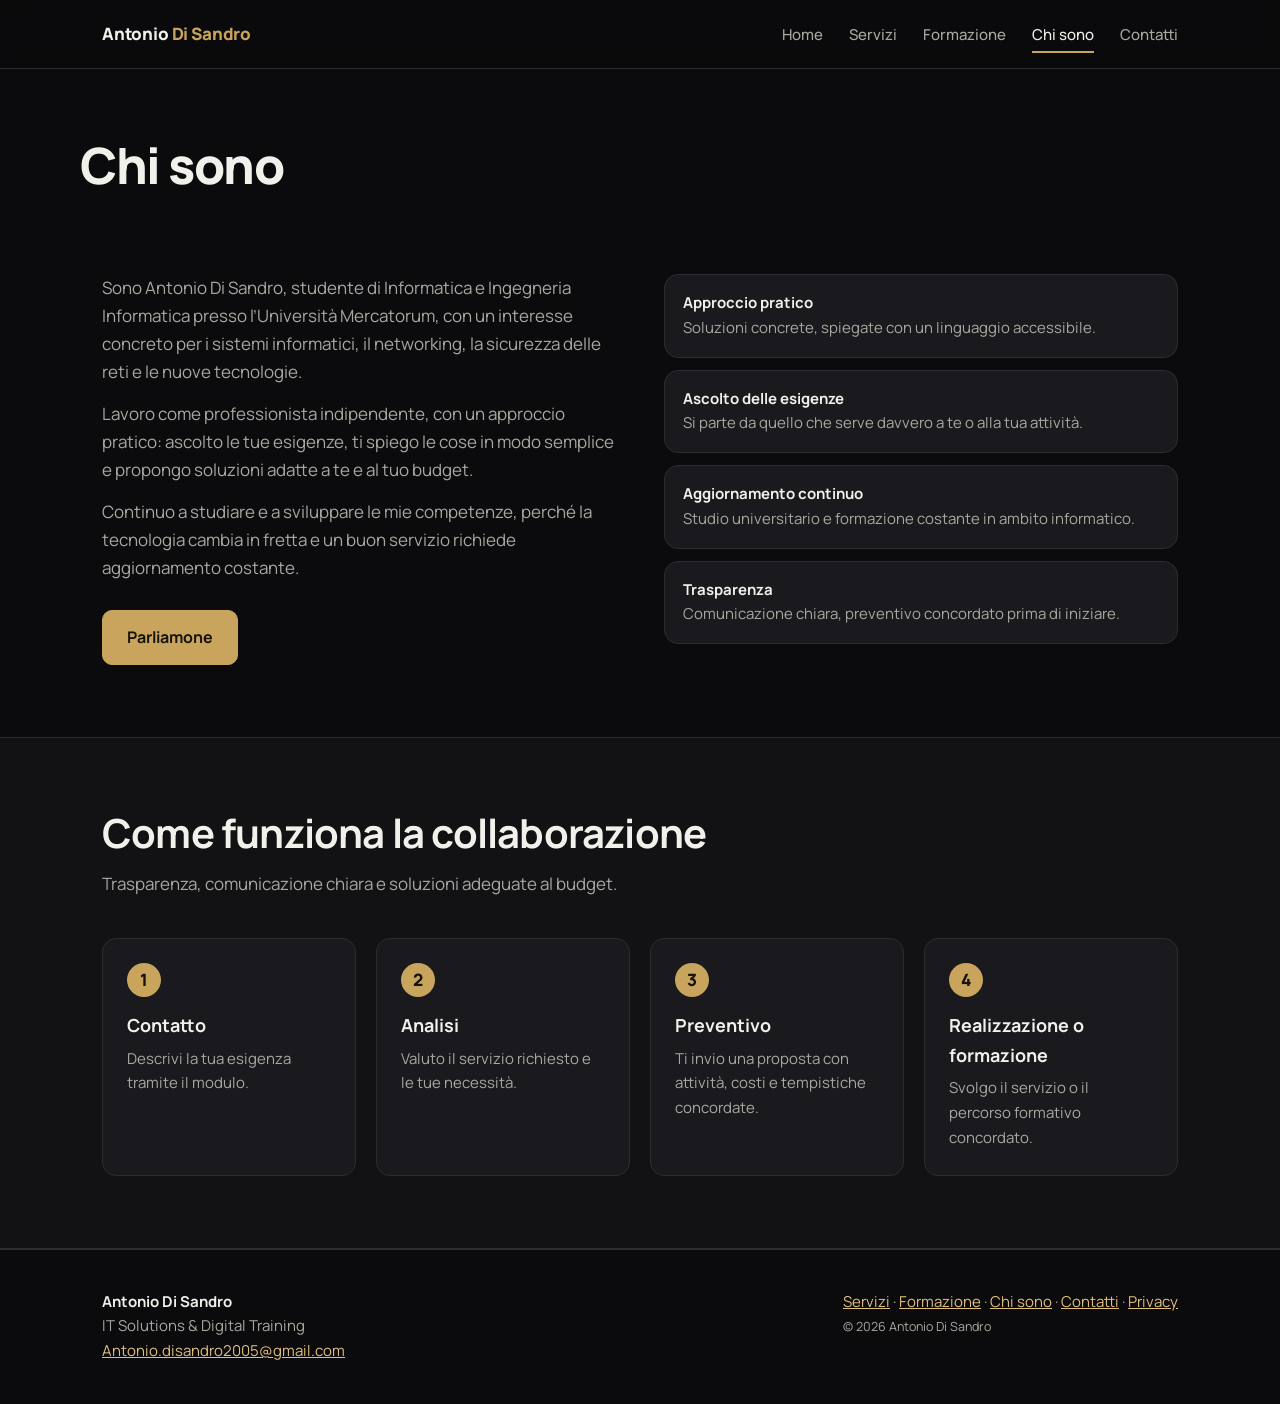
==== chi-sono.html @ de9bb0a2 "Add files via upload" ====
<!DOCTYPE html>
<html lang="it">
<head>
<meta charset="utf-8">
<meta name="viewport" content="width=device-width, initial-scale=1">
<title>Chi sono | Antonio Di Sandro</title>
<meta name="description" content="Antonio Di Sandro, studente di Informatica e Ingegneria Informatica: approccio pratico, ascolto delle esigenze e aggiornamento continuo.">
<meta name="author" content="Antonio Di Sandro">
<meta property="og:title" content="Chi sono | Antonio Di Sandro">
<meta property="og:description" content="Antonio Di Sandro, studente di Informatica e Ingegneria Informatica: approccio pratico, ascolto delle esigenze e aggiornamento continuo.">
<meta property="og:type" content="website">
<meta name="theme-color" content="#0b0b0d">
<link rel="preconnect" href="https://fonts.googleapis.com"><link rel="preconnect" href="https://fonts.gstatic.com" crossorigin>
<link href="https://fonts.googleapis.com/css2?family=Manrope:wght@400;500;700;800&display=swap" rel="stylesheet">
<link rel="stylesheet" href="style.css">
</head>
<body>
<header><div class="wrap nav">
<a class="logo" href="index.html">Antonio <span>Di Sandro</span></a>
<nav aria-label="Principale"><button class="menu-btn" id="menuBtn" aria-expanded="false" aria-controls="menu">Menu</button>
<ul id="menu">
<li><a href="index.html" >Home</a></li><li><a href="servizi.html" >Servizi</a></li><li><a href="formazione.html" >Formazione</a></li><li><a href="chi-sono.html" aria-current="page">Chi sono</a></li><li><a href="contatti.html" >Contatti</a></li>
</ul></nav></div></header>
<main>
<div class="wrap page-title"><h1 style="font-size:clamp(32px,5vw,50px)">Chi sono</h1></div>
<section><div class="wrap about"><div>
<p>Sono Antonio Di Sandro, studente di Informatica e Ingegneria Informatica presso l’Università Mercatorum, con un interesse concreto per i sistemi informatici, il networking, la sicurezza delle reti e le nuove tecnologie.</p>
<p>Lavoro come professionista indipendente, con un approccio pratico: ascolto le tue esigenze, ti spiego le cose in modo semplice e propongo soluzioni adatte a te e al tuo budget.</p>
<p>Continuo a studiare e a sviluppare le mie competenze, perché la tecnologia cambia in fretta e un buon servizio richiede aggiornamento costante.</p>
<div class="cta"><a class="btn btn-primary" href="contatti.html">Parliamone</a></div></div>
<ul class="facts"><li><b>Approccio pratico</b><span>Soluzioni concrete, spiegate con un linguaggio accessibile.</span></li><li><b>Ascolto delle esigenze</b><span>Si parte da quello che serve davvero a te o alla tua attività.</span></li><li><b>Aggiornamento continuo</b><span>Studio universitario e formazione costante in ambito informatico.</span></li><li><b>Trasparenza</b><span>Comunicazione chiara, preventivo concordato prima di iniziare.</span></li></ul>
</div></section>
<section class="alt"><div class="wrap"><h2>Come funziona la collaborazione</h2><p class="lead">Trasparenza, comunicazione chiara e soluzioni adeguate al budget.</p><ol class="steps"><li><h3>Contatto</h3><p>Descrivi la tua esigenza tramite il modulo.</p></li><li><h3>Analisi</h3><p>Valuto il servizio richiesto e le tue necessità.</p></li><li><h3>Preventivo</h3><p>Ti invio una proposta con attività, costi e tempistiche concordate.</p></li><li><h3>Realizzazione o formazione</h3><p>Svolgo il servizio o il percorso formativo concordato.</p></li></ol></div></section>
</main>
<footer><div class="wrap foot">
<div><b style="color:var(--text)">Antonio Di Sandro</b><br>IT Solutions &amp; Digital Training<br><a href="mailto:Antonio.disandro2005@gmail.com">Antonio.disandro2005@gmail.com</a></div>
<div><a href="servizi.html">Servizi</a> · <a href="formazione.html">Formazione</a> · <a href="chi-sono.html">Chi sono</a> · <a href="contatti.html">Contatti</a> · <a href="contatti.html#privacy">Privacy</a><br><!-- Aggiungere qui P.IVA / dati fiscali quando disponibili --><small>© <span id="y"></span> Antonio Di Sandro</small></div>
</div></footer>
<script src="script.js"></script>
</body>
</html>
---- style.css ----
:root{--bg:#0b0b0d;--bg2:#121215;--card:#1a1a1e;--line:#2c2c33;--text:#f2f0eb;--muted:#a9a7a0;--gold:#c9a45c;--gold2:#e0bf7e;--teal:#3fb6a8;--err:#ff8a80;--ok:#6fd49c;--r:14px}
*{box-sizing:border-box;margin:0}
html{scroll-behavior:smooth;scroll-padding-top:76px}
body{font-family:Manrope,system-ui,-apple-system,"Segoe UI",Roboto,sans-serif;background:var(--bg);color:var(--text);line-height:1.65;font-size:17px}
a{color:inherit}
.wrap{max-width:1120px;margin:0 auto;padding:0 22px}
:focus-visible{outline:2px solid var(--gold2);outline-offset:3px}
header{position:sticky;top:0;z-index:20;background:rgba(11,11,13,.92);backdrop-filter:blur(10px);border-bottom:1px solid var(--line)}
.nav{display:flex;align-items:center;justify-content:space-between;height:68px}
.logo{font-weight:800;text-decoration:none;letter-spacing:-.01em}
.logo span{color:var(--gold)}
nav ul{display:flex;gap:26px;list-style:none;padding:0}
nav a{text-decoration:none;color:var(--muted);font-size:15px;font-weight:500;padding:6px 0;border-bottom:2px solid transparent;transition:color .2s}
nav a:hover{color:var(--text)}
nav a[aria-current]{color:var(--text);border-color:var(--gold)}
.menu-btn{display:none;background:none;border:1px solid var(--line);color:var(--text);border-radius:10px;padding:8px 12px;font:inherit;cursor:pointer}
.btn{display:inline-block;padding:13px 24px;border-radius:10px;font:inherit;font-weight:700;font-size:16px;text-decoration:none;cursor:pointer;border:1px solid var(--gold);transition:transform .2s,background .2s}
.btn-primary{background:var(--gold);color:#16130c}
.btn-primary:hover{background:var(--gold2);transform:translateY(-1px)}
.btn-ghost{background:transparent;color:var(--text);border-color:var(--line)}
.btn-ghost:hover{border-color:var(--gold);color:var(--gold2)}
.btn-sm{padding:9px 16px;font-size:14px}
.btn:disabled{opacity:.6;cursor:wait}
.hero{padding:100px 0 88px;background:radial-gradient(800px 380px at 88% 8%,rgba(201,164,92,.10),transparent 60%),var(--bg)}
.hero .grid{display:grid;grid-template-columns:1.15fr .85fr;gap:48px;align-items:center}
h1{font-size:clamp(36px,6vw,62px);line-height:1.06;letter-spacing:-.03em;font-weight:800}
.sub{font-size:20px;color:var(--gold2);margin:18px 0 22px;font-weight:500}
.intro p{color:var(--muted);max-width:60ch;margin-bottom:12px}
.cta{display:flex;gap:14px;flex-wrap:wrap;margin-top:28px}
.net{width:100%;height:auto}
.net line{stroke:var(--line);stroke-width:1.4}
.net .hot{stroke:var(--gold);stroke-dasharray:6 8;animation:flow 2.6s linear infinite}
.net circle{fill:var(--card);stroke:var(--teal);stroke-width:1.6}
.net .core{fill:var(--gold);stroke:none}
@keyframes flow{to{stroke-dashoffset:-28}}
.page-title{padding:70px 0 10px}
section{padding:72px 0}
.alt{background:var(--bg2);border-top:1px solid var(--line);border-bottom:1px solid var(--line)}
h2{font-size:clamp(28px,4vw,40px);letter-spacing:-.02em;line-height:1.15;margin-bottom:14px}
.lead{color:var(--muted);max-width:62ch;margin-bottom:40px}
.cards{display:grid;grid-template-columns:repeat(auto-fit,minmax(250px,1fr));gap:20px}
.card{background:var(--card);border:1px solid var(--line);border-radius:var(--r);padding:26px;display:flex;flex-direction:column;transition:border-color .25s,transform .25s}
.card:hover{border-color:var(--gold);transform:translateY(-3px)}
.course{border-top:3px solid var(--teal)}
.course:hover{border-color:var(--teal)}
.course .ico{color:var(--teal)}
.ico{width:42px;height:42px;margin-bottom:16px;color:var(--gold)}
.ico svg{width:100%;height:100%;fill:none;stroke:currentColor;stroke-width:1.6;stroke-linecap:round;stroke-linejoin:round}
.card h3{font-size:20px;margin-bottom:8px}
.card p{color:var(--muted);font-size:15px;margin-bottom:12px}
.card ul{padding-left:18px;color:var(--muted);font-size:14.5px;margin-bottom:18px}
.card li{margin-bottom:4px}
.card .btn{margin-top:auto;align-self:flex-start}
.note{font-size:13.5px;color:var(--muted);border-left:2px solid var(--gold);padding-left:12px;margin-bottom:16px}
.about{display:grid;grid-template-columns:1fr 1fr;gap:48px;align-items:start}
.about p{color:var(--muted);margin-bottom:14px}
.facts{list-style:none;padding:0;display:grid;gap:12px}
.facts li{background:var(--card);border:1px solid var(--line);border-radius:var(--r);padding:16px 18px;font-size:15px}
.facts b{display:block}.facts span{color:var(--muted)}
.steps{display:grid;grid-template-columns:repeat(auto-fit,minmax(220px,1fr));gap:20px;counter-reset:s;list-style:none;padding:0}
.steps li{counter-increment:s;background:var(--card);border:1px solid var(--line);border-radius:var(--r);padding:24px}
.steps li::before{content:counter(s);display:grid;place-items:center;width:34px;height:34px;border-radius:50%;background:var(--gold);color:#16130c;font-weight:800;margin-bottom:14px}
.steps h3{font-size:18px;margin-bottom:6px}.steps p{color:var(--muted);font-size:15px}
.trust{margin-top:26px;color:var(--muted);font-size:15px}
.band{text-align:center}.band .lead{margin:0 auto 26px}
.formbox{background:var(--card);border:1px solid var(--line);border-radius:var(--r);padding:32px;max-width:760px}
.row{display:grid;grid-template-columns:1fr 1fr;gap:18px}
.field{margin-bottom:18px}
label{display:block;font-size:14px;font-weight:700;margin-bottom:6px}
label small{font-weight:400;color:var(--muted)}
input,select,textarea{width:100%;font:inherit;font-size:16px;color:var(--text);background:var(--bg);border:1px solid var(--line);border-radius:10px;padding:12px 14px}
input:focus,select:focus,textarea:focus{border-color:var(--gold);outline:none;box-shadow:0 0 0 3px rgba(201,164,92,.25)}
textarea{min-height:130px;resize:vertical}
.invalid{border-color:var(--err)}
.err{color:var(--err);font-size:13.5px;margin-top:5px}
.check{display:flex;gap:10px;align-items:flex-start;font-size:14.5px;color:var(--muted)}
.check input{width:auto;margin-top:5px}.check label{font-weight:400;margin:0}
.check a,footer a,.link{color:var(--gold2)}
.hp{position:absolute;left:-9999px;height:0;overflow:hidden}
.actions{display:flex;gap:12px;flex-wrap:wrap;margin-top:22px}
.status{margin-top:18px;padding:14px 16px;border-radius:10px;font-size:15px;display:none}
.status.ok{display:block;background:rgba(111,212,156,.1);border:1px solid var(--ok);color:var(--ok)}
.status.ko{display:block;background:rgba(255,138,128,.1);border:1px solid var(--err);color:var(--err)}
#privacy p,#privacy li{color:var(--muted);font-size:15px;margin-bottom:8px;max-width:78ch}
#privacy h2{font-size:26px}#privacy ul{padding-left:20px}
footer{border-top:1px solid var(--line);padding:40px 0;color:var(--muted);font-size:15px}
.foot{display:flex;justify-content:space-between;gap:24px;flex-wrap:wrap}
@media(max-width:860px){
.hero .grid,.about{grid-template-columns:1fr}.net-wrap{display:none}.hero{padding:64px 0 56px}
.menu-btn{display:block}
nav ul{display:none;position:absolute;top:68px;left:0;right:0;flex-direction:column;gap:0;background:var(--bg);border-bottom:1px solid var(--line);padding:8px 22px}
nav ul.open{display:flex}nav li a{display:block;padding:12px 0}
.row{grid-template-columns:1fr}.formbox{padding:22px}section{padding:56px 0}}
@media(prefers-reduced-motion:reduce){*{animation:none!important;transition:none!important}html{scroll-behavior:auto}}
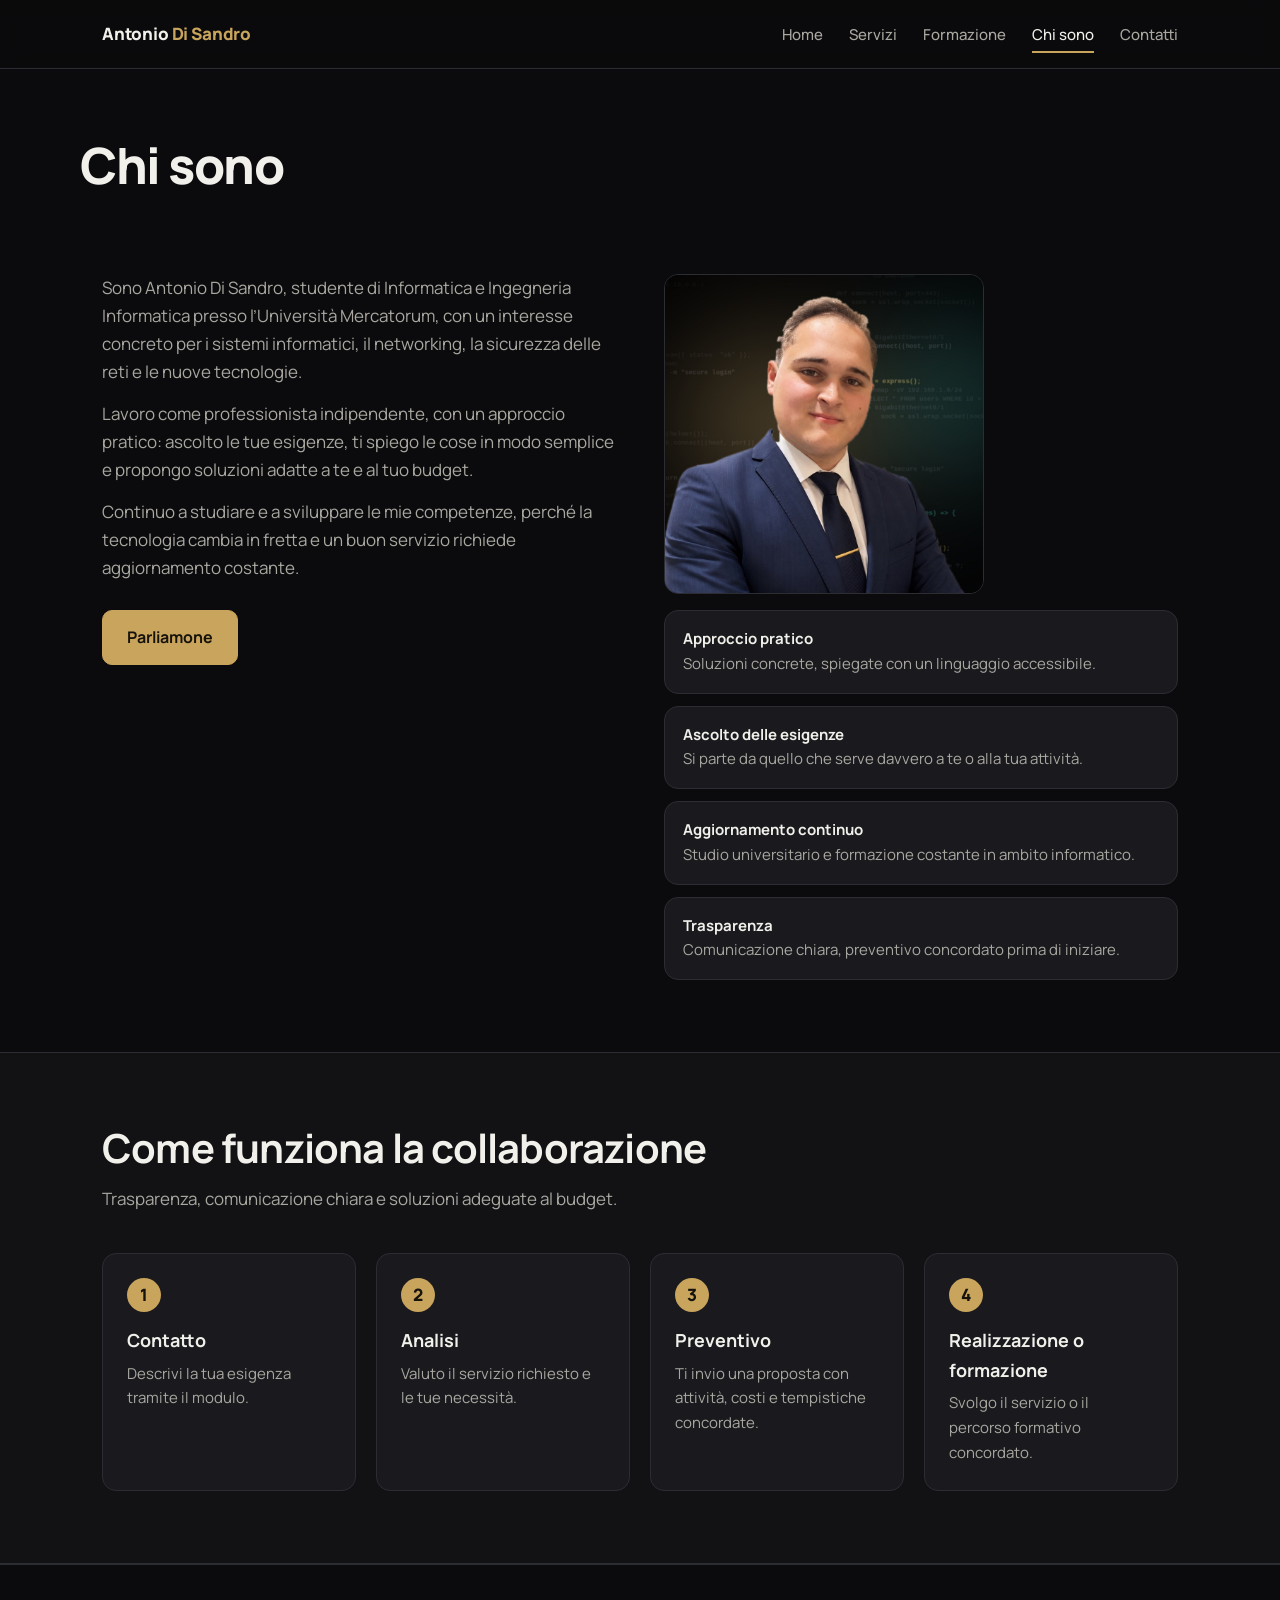
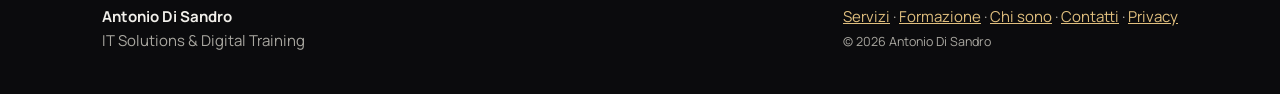
==== commit 9be598f9: "Add files via upload" ====
--- a/chi-sono.html
+++ b/chi-sono.html
@@ -28,14 +28,15 @@
 <p>Lavoro come professionista indipendente, con un approccio pratico: ascolto le tue esigenze, ti spiego le cose in modo semplice e propongo soluzioni adatte a te e al tuo budget.</p>
 <p>Continuo a studiare e a sviluppare le mie competenze, perché la tecnologia cambia in fretta e un buon servizio richiede aggiornamento costante.</p>
 <div class="cta"><a class="btn btn-primary" href="contatti.html">Parliamone</a></div></div>
-<ul class="facts"><li><b>Approccio pratico</b><span>Soluzioni concrete, spiegate con un linguaggio accessibile.</span></li><li><b>Ascolto delle esigenze</b><span>Si parte da quello che serve davvero a te o alla tua attività.</span></li><li><b>Aggiornamento continuo</b><span>Studio universitario e formazione costante in ambito informatico.</span></li><li><b>Trasparenza</b><span>Comunicazione chiara, preventivo concordato prima di iniziare.</span></li></ul>
+<div class="side"><div class="photo"><img src="foto.jpg" alt="Antonio Di Sandro" onerror="this.onerror=null;this.src='img/avatar.svg'"></div><ul class="facts"><li><b>Approccio pratico</b><span>Soluzioni concrete, spiegate con un linguaggio accessibile.</span></li><li><b>Ascolto delle esigenze</b><span>Si parte da quello che serve davvero a te o alla tua attività.</span></li><li><b>Aggiornamento continuo</b><span>Studio universitario e formazione costante in ambito informatico.</span></li><li><b>Trasparenza</b><span>Comunicazione chiara, preventivo concordato prima di iniziare.</span></li></ul></div>
 </div></section>
 <section class="alt"><div class="wrap"><h2>Come funziona la collaborazione</h2><p class="lead">Trasparenza, comunicazione chiara e soluzioni adeguate al budget.</p><ol class="steps"><li><h3>Contatto</h3><p>Descrivi la tua esigenza tramite il modulo.</p></li><li><h3>Analisi</h3><p>Valuto il servizio richiesto e le tue necessità.</p></li><li><h3>Preventivo</h3><p>Ti invio una proposta con attività, costi e tempistiche concordate.</p></li><li><h3>Realizzazione o formazione</h3><p>Svolgo il servizio o il percorso formativo concordato.</p></li></ol></div></section>
 </main>
 <footer><div class="wrap foot">
-<div><b style="color:var(--text)">Antonio Di Sandro</b><br>IT Solutions &amp; Digital Training<br><a href="mailto:Antonio.disandro2005@gmail.com">Antonio.disandro2005@gmail.com</a></div>
+<div><b style="color:var(--text)">Antonio Di Sandro</b><br>IT Solutions &amp; Digital Training</div>
 <div><a href="servizi.html">Servizi</a> · <a href="formazione.html">Formazione</a> · <a href="chi-sono.html">Chi sono</a> · <a href="contatti.html">Contatti</a> · <a href="contatti.html#privacy">Privacy</a><br><!-- Aggiungere qui P.IVA / dati fiscali quando disponibili --><small>© <span id="y"></span> Antonio Di Sandro</small></div>
 </div></footer>
+<script src="effects.js" defer></script>
 <script src="script.js"></script>
 </body>
 </html>
--- a/style.css
+++ b/style.css
@@ -92,3 +92,23 @@
 nav ul.open{display:flex}nav li a{display:block;padding:12px 0}
 .row{grid-template-columns:1fr}.formbox{padding:22px}section{padding:56px 0}}
 @media(prefers-reduced-motion:reduce){*{animation:none!important;transition:none!important}html{scroll-behavior:auto}}
+
+.hero{position:relative;overflow:hidden}.hero canvas{position:absolute;inset:0;width:100%;height:100%}.hero .grid{position:relative;z-index:1}
+.cimg{width:100%;height:auto;display:block;border-radius:10px;margin-bottom:18px;border:1px solid var(--line)}
+.progress{position:fixed;top:0;left:0;height:3px;width:0;background:linear-gradient(90deg,var(--gold),var(--teal));z-index:50}
+.nav{transition:height .25s}header.small .nav{height:56px}
+.rot{font-size:18px;color:var(--muted);margin-bottom:18px;min-height:1.7em}.rot b{color:var(--teal)}.rot b::after{content:"|";margin-left:2px;animation:bl 1s steps(1) infinite}@keyframes bl{50%{opacity:0}}
+.reveal{opacity:0;transform:translateY(28px);transition:opacity .7s ease,transform .7s ease}.reveal.in{opacity:1;transform:none}
+.card{transition:border-color .25s,transform .2s ease-out}
+.marquee{overflow:hidden;border-top:1px solid var(--line);border-bottom:1px solid var(--line);background:var(--bg2);padding:16px 0}
+.track{display:flex;gap:42px;width:max-content;animation:mq 40s linear infinite;color:var(--muted);font-weight:700;white-space:nowrap}.track span::before{content:"◆";color:var(--gold);margin-right:42px;font-size:10px}
+.marquee:hover .track{animation-play-state:paused}@keyframes mq{to{transform:translateX(-50%)}}
+.net-wrap img{width:100%;height:auto;display:block}
+.photo{border-radius:var(--r);overflow:hidden;border:1px solid var(--line);margin-bottom:16px;max-width:320px}.photo img{width:100%;display:block;aspect-ratio:1;object-fit:cover}
+
+.demo{display:grid;grid-template-columns:1.1fr .9fr;gap:44px;align-items:center}
+.browser{display:block;border:1px solid var(--line);border-radius:var(--r);overflow:hidden;background:var(--card);box-shadow:0 20px 50px rgba(0,0,0,.45);transition:transform .3s,border-color .3s}.browser:hover{transform:translateY(-4px);border-color:var(--gold)}
+.bar{display:flex;align-items:center;gap:7px;padding:10px 14px;border-bottom:1px solid var(--line)}.bar i{width:10px;height:10px;border-radius:50%;background:#555}.bar i:first-child{background:var(--gold)}.bar i:nth-child(2){background:var(--teal)}
+.bar span{margin-left:10px;background:var(--bg);border-radius:20px;padding:2px 14px;font-size:13px;color:var(--muted)}
+.browser img{display:block;width:100%;aspect-ratio:16/10;object-fit:cover}
+@media(max-width:860px){.demo{grid-template-columns:1fr}}
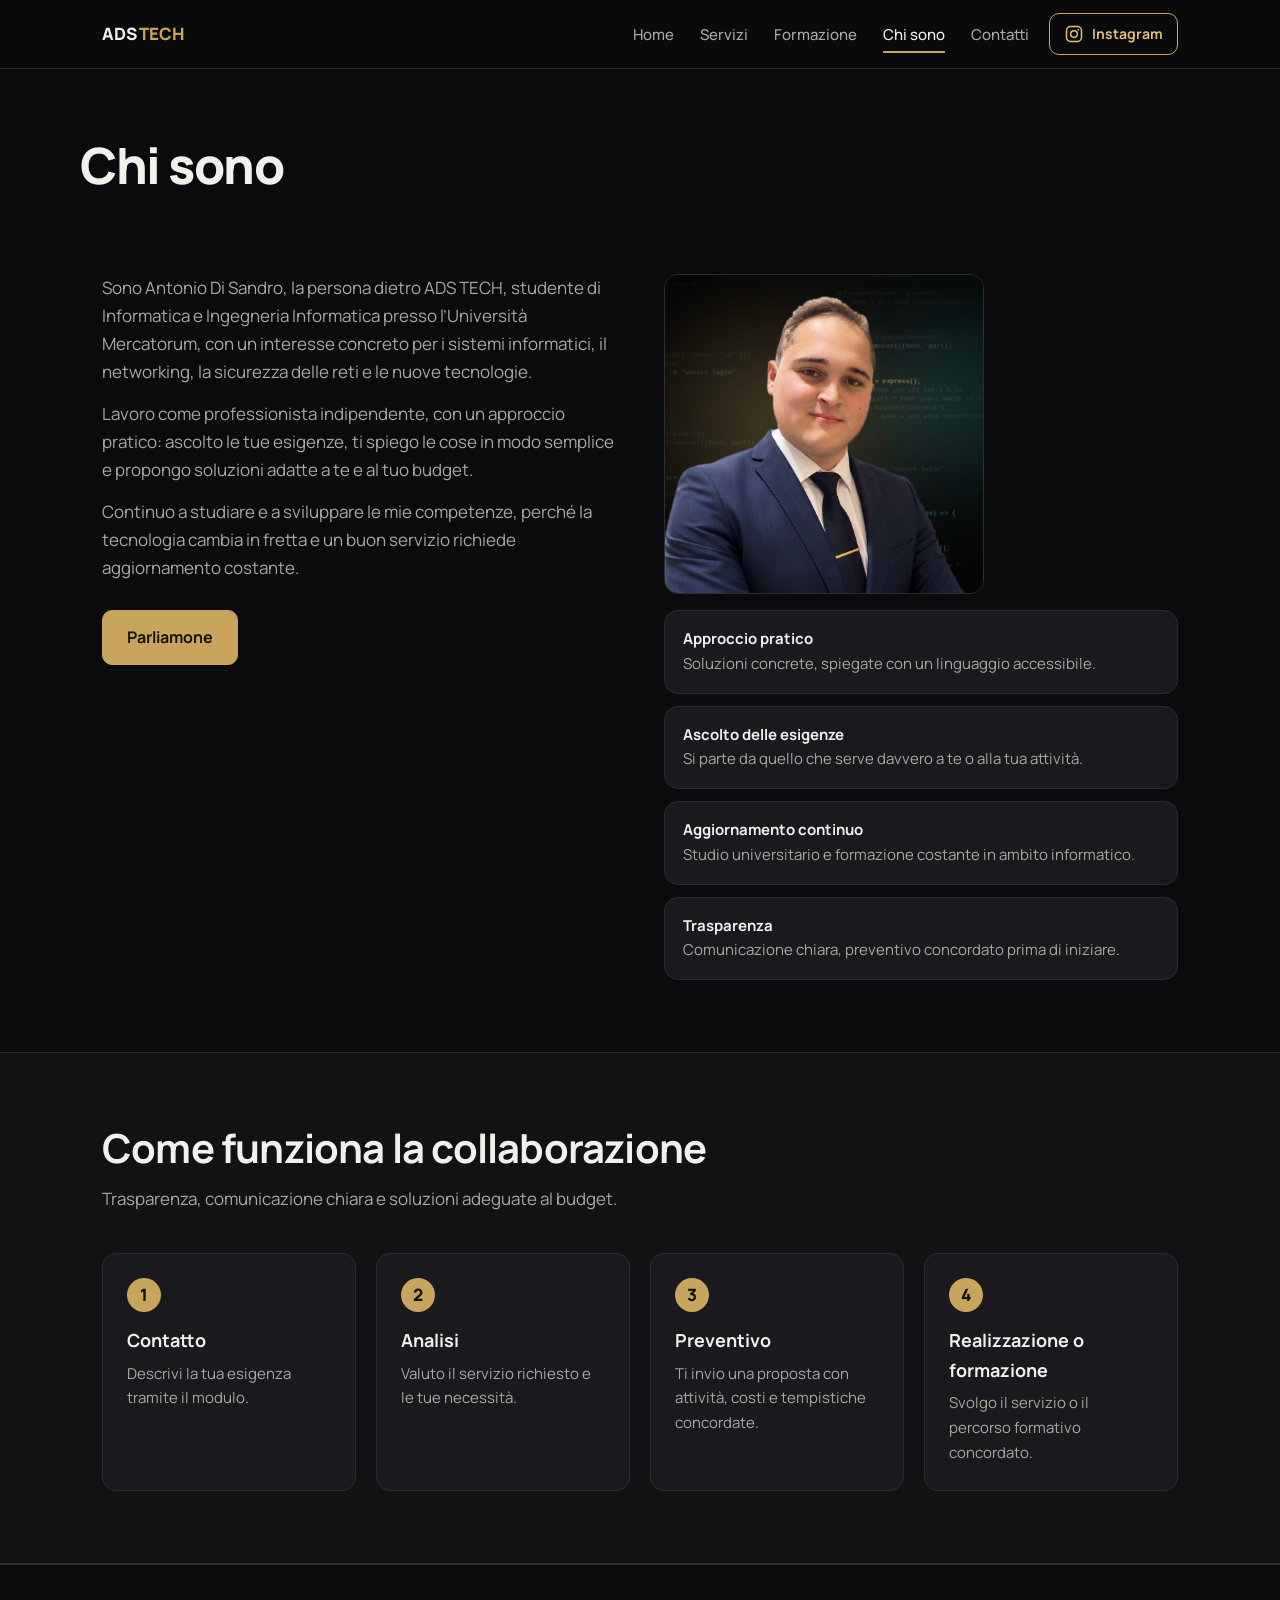
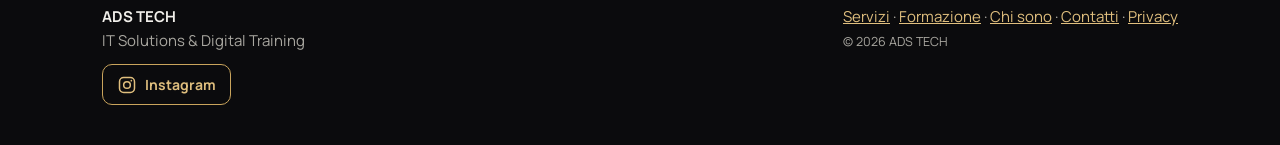
==== commit 4bbd9554: "Add files via upload" ====
--- a/chi-sono.html
+++ b/chi-sono.html
@@ -3,12 +3,12 @@
 <head>
 <meta charset="utf-8">
 <meta name="viewport" content="width=device-width, initial-scale=1">
-<title>Chi sono | Antonio Di Sandro</title>
-<meta name="description" content="Antonio Di Sandro, studente di Informatica e Ingegneria Informatica: approccio pratico, ascolto delle esigenze e aggiornamento continuo.">
-<meta name="author" content="Antonio Di Sandro">
-<meta property="og:title" content="Chi sono | Antonio Di Sandro">
-<meta property="og:description" content="Antonio Di Sandro, studente di Informatica e Ingegneria Informatica: approccio pratico, ascolto delle esigenze e aggiornamento continuo.">
-<meta property="og:type" content="website">
+<title>Chi sono | ADS TECH</title>
+<meta name="description" content="Chi c’è dietro ADS TECH: Antonio Di Sandro, studente di Informatica e Ingegneria Informatica: approccio pratico, ascolto delle esigenze e aggiornamento continuo.">
+<meta name="author" content="ADS TECH">
+<meta property="og:title" content="Chi sono | ADS TECH">
+<meta property="og:description" content="Chi c’è dietro ADS TECH: Antonio Di Sandro, studente di Informatica e Ingegneria Informatica: approccio pratico, ascolto delle esigenze e aggiornamento continuo.">
+<meta property="og:type" content="website"><meta property="og:site_name" content="ADS TECH">
 <meta name="theme-color" content="#0b0b0d">
 <link rel="preconnect" href="https://fonts.googleapis.com"><link rel="preconnect" href="https://fonts.gstatic.com" crossorigin>
 <link href="https://fonts.googleapis.com/css2?family=Manrope:wght@400;500;700;800&display=swap" rel="stylesheet">
@@ -16,25 +16,25 @@
 </head>
 <body>
 <header><div class="wrap nav">
-<a class="logo" href="index.html">Antonio <span>Di Sandro</span></a>
+<a class="logo" href="index.html">ADS <span>TECH</span></a>
 <nav aria-label="Principale"><button class="menu-btn" id="menuBtn" aria-expanded="false" aria-controls="menu">Menu</button>
 <ul id="menu">
 <li><a href="index.html" >Home</a></li><li><a href="servizi.html" >Servizi</a></li><li><a href="formazione.html" >Formazione</a></li><li><a href="chi-sono.html" aria-current="page">Chi sono</a></li><li><a href="contatti.html" >Contatti</a></li>
-</ul></nav></div></header>
+</ul><a class="ig-btn" href="https://www.instagram.com/disandro.tech?cplk=MXMwYnIwM2o0bHpkdw%3D%3D&amp;utm_source=qr" target="_blank" rel="noopener" aria-label="ADS TECH su Instagram"><svg viewBox="0 0 24 24" aria-hidden="true"><rect x="3" y="3" width="18" height="18" rx="5"/><circle cx="12" cy="12" r="4"/><circle cx="17.2" cy="6.8" r="1" fill="currentColor" stroke="none"/></svg><span>Instagram</span></a></nav></div></header>
 <main>
 <div class="wrap page-title"><h1 style="font-size:clamp(32px,5vw,50px)">Chi sono</h1></div>
 <section><div class="wrap about"><div>
-<p>Sono Antonio Di Sandro, studente di Informatica e Ingegneria Informatica presso l’Università Mercatorum, con un interesse concreto per i sistemi informatici, il networking, la sicurezza delle reti e le nuove tecnologie.</p>
+<p>Sono Antonio Di Sandro, la persona dietro ADS TECH, studente di Informatica e Ingegneria Informatica presso l’Università Mercatorum, con un interesse concreto per i sistemi informatici, il networking, la sicurezza delle reti e le nuove tecnologie.</p>
 <p>Lavoro come professionista indipendente, con un approccio pratico: ascolto le tue esigenze, ti spiego le cose in modo semplice e propongo soluzioni adatte a te e al tuo budget.</p>
 <p>Continuo a studiare e a sviluppare le mie competenze, perché la tecnologia cambia in fretta e un buon servizio richiede aggiornamento costante.</p>
 <div class="cta"><a class="btn btn-primary" href="contatti.html">Parliamone</a></div></div>
-<div class="side"><div class="photo"><img src="foto.jpg" alt="Antonio Di Sandro" onerror="this.onerror=null;this.src='img/avatar.svg'"></div><ul class="facts"><li><b>Approccio pratico</b><span>Soluzioni concrete, spiegate con un linguaggio accessibile.</span></li><li><b>Ascolto delle esigenze</b><span>Si parte da quello che serve davvero a te o alla tua attività.</span></li><li><b>Aggiornamento continuo</b><span>Studio universitario e formazione costante in ambito informatico.</span></li><li><b>Trasparenza</b><span>Comunicazione chiara, preventivo concordato prima di iniziare.</span></li></ul></div>
+<div class="side"><div class="photo"><img src="foto.jpg" alt="Antonio Di Sandro" onerror="this.onerror=null;this.src='avatar.svg'"></div><ul class="facts"><li><b>Approccio pratico</b><span>Soluzioni concrete, spiegate con un linguaggio accessibile.</span></li><li><b>Ascolto delle esigenze</b><span>Si parte da quello che serve davvero a te o alla tua attività.</span></li><li><b>Aggiornamento continuo</b><span>Studio universitario e formazione costante in ambito informatico.</span></li><li><b>Trasparenza</b><span>Comunicazione chiara, preventivo concordato prima di iniziare.</span></li></ul></div>
 </div></section>
 <section class="alt"><div class="wrap"><h2>Come funziona la collaborazione</h2><p class="lead">Trasparenza, comunicazione chiara e soluzioni adeguate al budget.</p><ol class="steps"><li><h3>Contatto</h3><p>Descrivi la tua esigenza tramite il modulo.</p></li><li><h3>Analisi</h3><p>Valuto il servizio richiesto e le tue necessità.</p></li><li><h3>Preventivo</h3><p>Ti invio una proposta con attività, costi e tempistiche concordate.</p></li><li><h3>Realizzazione o formazione</h3><p>Svolgo il servizio o il percorso formativo concordato.</p></li></ol></div></section>
 </main>
 <footer><div class="wrap foot">
-<div><b style="color:var(--text)">Antonio Di Sandro</b><br>IT Solutions &amp; Digital Training</div>
-<div><a href="servizi.html">Servizi</a> · <a href="formazione.html">Formazione</a> · <a href="chi-sono.html">Chi sono</a> · <a href="contatti.html">Contatti</a> · <a href="contatti.html#privacy">Privacy</a><br><!-- Aggiungere qui P.IVA / dati fiscali quando disponibili --><small>© <span id="y"></span> Antonio Di Sandro</small></div>
+<div><b style="color:var(--text)">ADS TECH</b><br>IT Solutions &amp; Digital Training<br><a class="ig-btn ig-f" href="https://www.instagram.com/disandro.tech?cplk=MXMwYnIwM2o0bHpkdw%3D%3D&amp;utm_source=qr" target="_blank" rel="noopener" aria-label="ADS TECH su Instagram"><svg viewBox="0 0 24 24" aria-hidden="true"><rect x="3" y="3" width="18" height="18" rx="5"/><circle cx="12" cy="12" r="4"/><circle cx="17.2" cy="6.8" r="1" fill="currentColor" stroke="none"/></svg><span>Instagram</span></a></div>
+<div><a href="servizi.html">Servizi</a> · <a href="formazione.html">Formazione</a> · <a href="chi-sono.html">Chi sono</a> · <a href="contatti.html">Contatti</a> · <a href="contatti.html#privacy">Privacy</a><br><!-- Aggiungere qui P.IVA / dati fiscali quando disponibili --><small>© <span id="y"></span> ADS TECH</small></div>
 </div></footer>
 <script src="effects.js" defer></script>
 <script src="script.js"></script>
--- a/style.css
+++ b/style.css
@@ -112,3 +112,12 @@
 .bar span{margin-left:10px;background:var(--bg);border-radius:20px;padding:2px 14px;font-size:13px;color:var(--muted)}
 .browser img{display:block;width:100%;aspect-ratio:16/10;object-fit:cover}
 @media(max-width:860px){.demo{grid-template-columns:1fr}}
+
+nav{display:flex;align-items:center;gap:20px}
+.ig-btn{display:inline-flex;align-items:center;gap:8px;padding:8px 14px;border:1px solid var(--gold);border-radius:10px;color:var(--gold2);text-decoration:none;font-weight:700;font-size:14px;transition:background .2s,color .2s}
+.ig-btn svg{width:20px;height:20px;fill:none;stroke:currentColor;stroke-width:1.8;stroke-linecap:round;stroke-linejoin:round}
+.ig-btn:hover{background:var(--gold);color:#16130c}
+footer .ig-btn{margin-top:10px}
+.social{margin-top:26px;display:flex;align-items:center;gap:16px;flex-wrap:wrap;color:var(--muted)}
+.kicker{display:block;font-size:.34em;letter-spacing:.2em;color:var(--gold);margin-bottom:12px;font-weight:700}
+@media(max-width:520px){header .ig-btn span{display:none}header .ig-btn{padding:9px}.nav{gap:10px}}
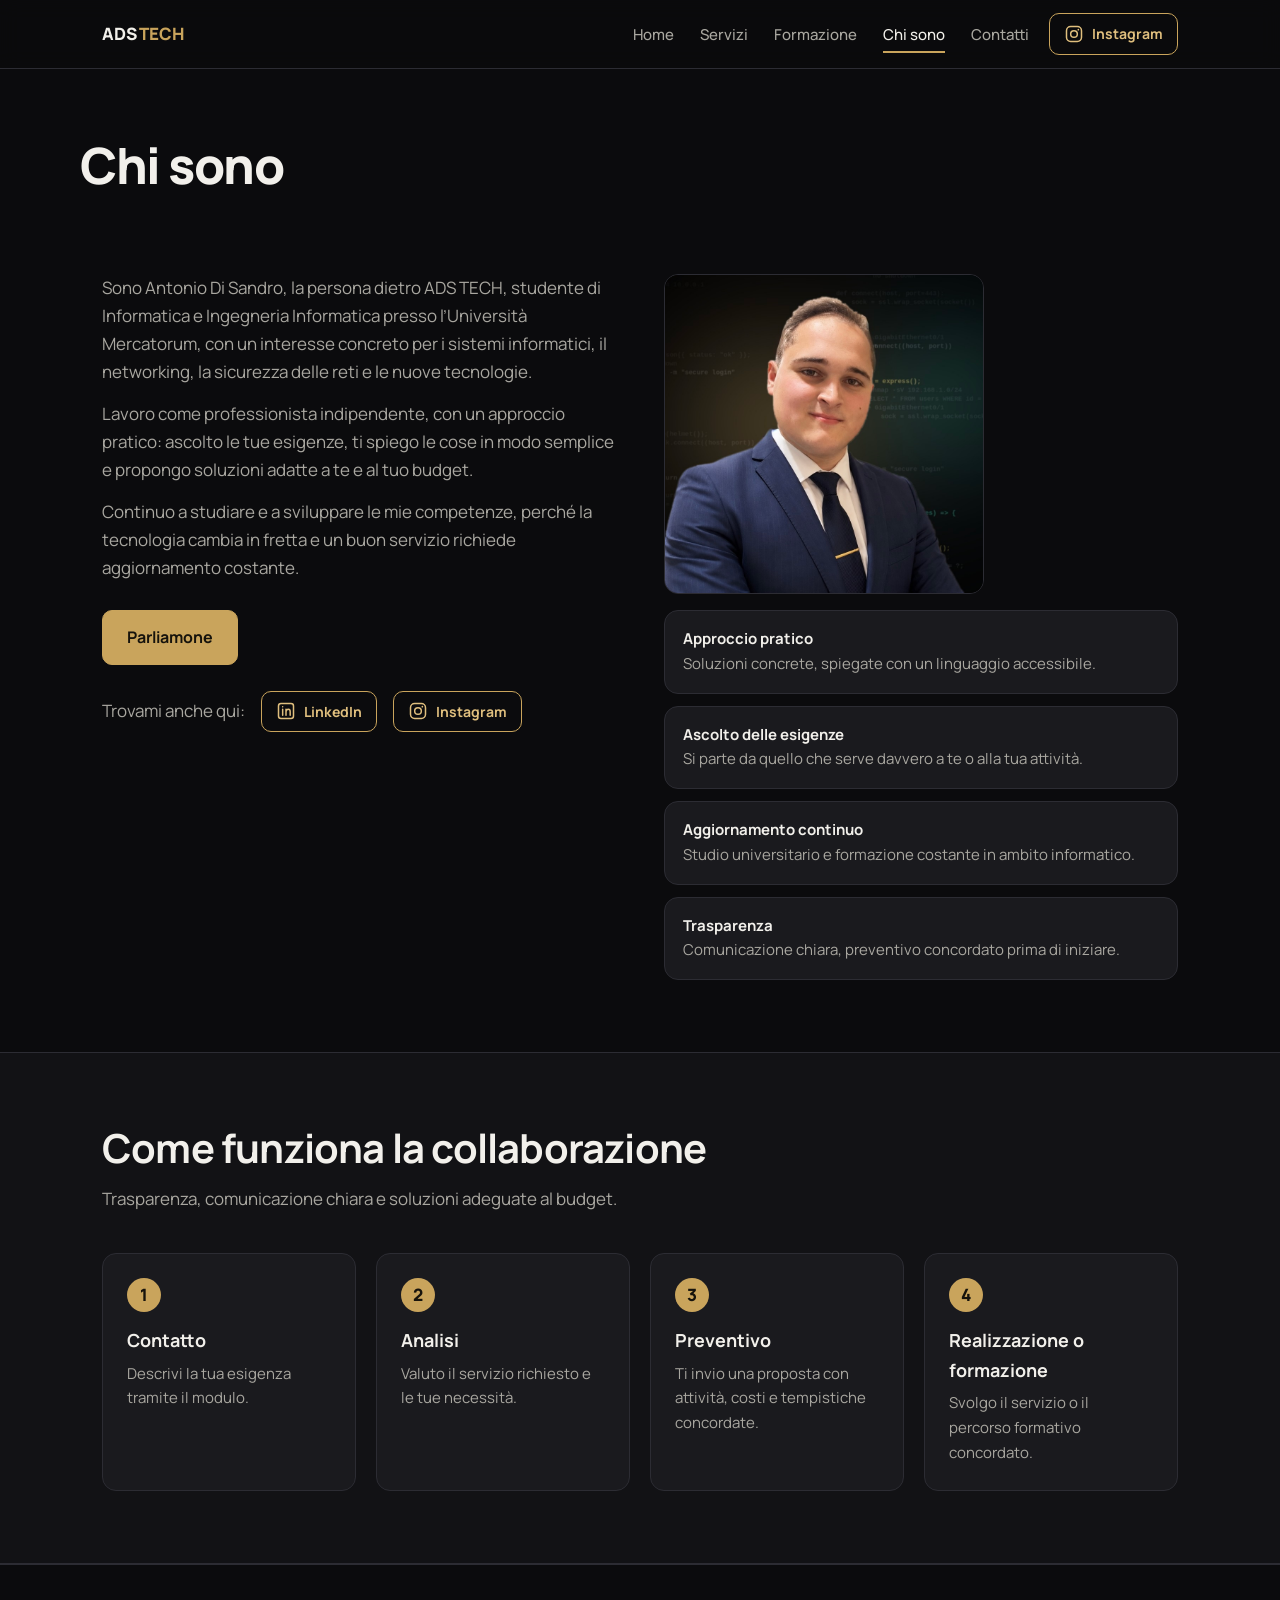
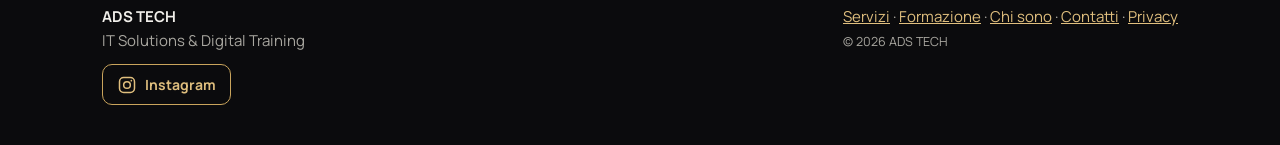
==== commit 8d5e1df8: "Add files via upload" ====
--- a/chi-sono.html
+++ b/chi-sono.html
@@ -27,7 +27,7 @@
 <p>Sono Antonio Di Sandro, la persona dietro ADS TECH, studente di Informatica e Ingegneria Informatica presso l’Università Mercatorum, con un interesse concreto per i sistemi informatici, il networking, la sicurezza delle reti e le nuove tecnologie.</p>
 <p>Lavoro come professionista indipendente, con un approccio pratico: ascolto le tue esigenze, ti spiego le cose in modo semplice e propongo soluzioni adatte a te e al tuo budget.</p>
 <p>Continuo a studiare e a sviluppare le mie competenze, perché la tecnologia cambia in fretta e un buon servizio richiede aggiornamento costante.</p>
-<div class="cta"><a class="btn btn-primary" href="contatti.html">Parliamone</a></div></div>
+<div class="cta"><a class="btn btn-primary" href="contatti.html">Parliamone</a></div><div class="social"><span>Trovami anche qui:</span><a class="ig-btn" href="https://www.linkedin.com/in/antonio-di-sandro-a96782384?utm_source=share_via&amp;utm_content=profile&amp;utm_medium=member_ios" target="_blank" rel="noopener" aria-label="Antonio Di Sandro su LinkedIn"><svg viewBox="0 0 24 24" aria-hidden="true"><rect x="3" y="3" width="18" height="18" rx="3"/><path d="M8 10v7M8 7v.01M12 17v-7M12 13c0-2 1.5-3 3-3s2 1 2 3v4"/></svg><span>LinkedIn</span></a><a class="ig-btn" href="https://www.instagram.com/disandro.tech?cplk=MXMwYnIwM2o0bHpkdw%3D%3D&amp;utm_source=qr" target="_blank" rel="noopener" aria-label="ADS TECH su Instagram"><svg viewBox="0 0 24 24" aria-hidden="true"><rect x="3" y="3" width="18" height="18" rx="5"/><circle cx="12" cy="12" r="4"/><circle cx="17.2" cy="6.8" r="1" fill="currentColor" stroke="none"/></svg><span>Instagram</span></a></div></div>
 <div class="side"><div class="photo"><img src="foto.jpg" alt="Antonio Di Sandro" onerror="this.onerror=null;this.src='avatar.svg'"></div><ul class="facts"><li><b>Approccio pratico</b><span>Soluzioni concrete, spiegate con un linguaggio accessibile.</span></li><li><b>Ascolto delle esigenze</b><span>Si parte da quello che serve davvero a te o alla tua attività.</span></li><li><b>Aggiornamento continuo</b><span>Studio universitario e formazione costante in ambito informatico.</span></li><li><b>Trasparenza</b><span>Comunicazione chiara, preventivo concordato prima di iniziare.</span></li></ul></div>
 </div></section>
 <section class="alt"><div class="wrap"><h2>Come funziona la collaborazione</h2><p class="lead">Trasparenza, comunicazione chiara e soluzioni adeguate al budget.</p><ol class="steps"><li><h3>Contatto</h3><p>Descrivi la tua esigenza tramite il modulo.</p></li><li><h3>Analisi</h3><p>Valuto il servizio richiesto e le tue necessità.</p></li><li><h3>Preventivo</h3><p>Ti invio una proposta con attività, costi e tempistiche concordate.</p></li><li><h3>Realizzazione o formazione</h3><p>Svolgo il servizio o il percorso formativo concordato.</p></li></ol></div></section>
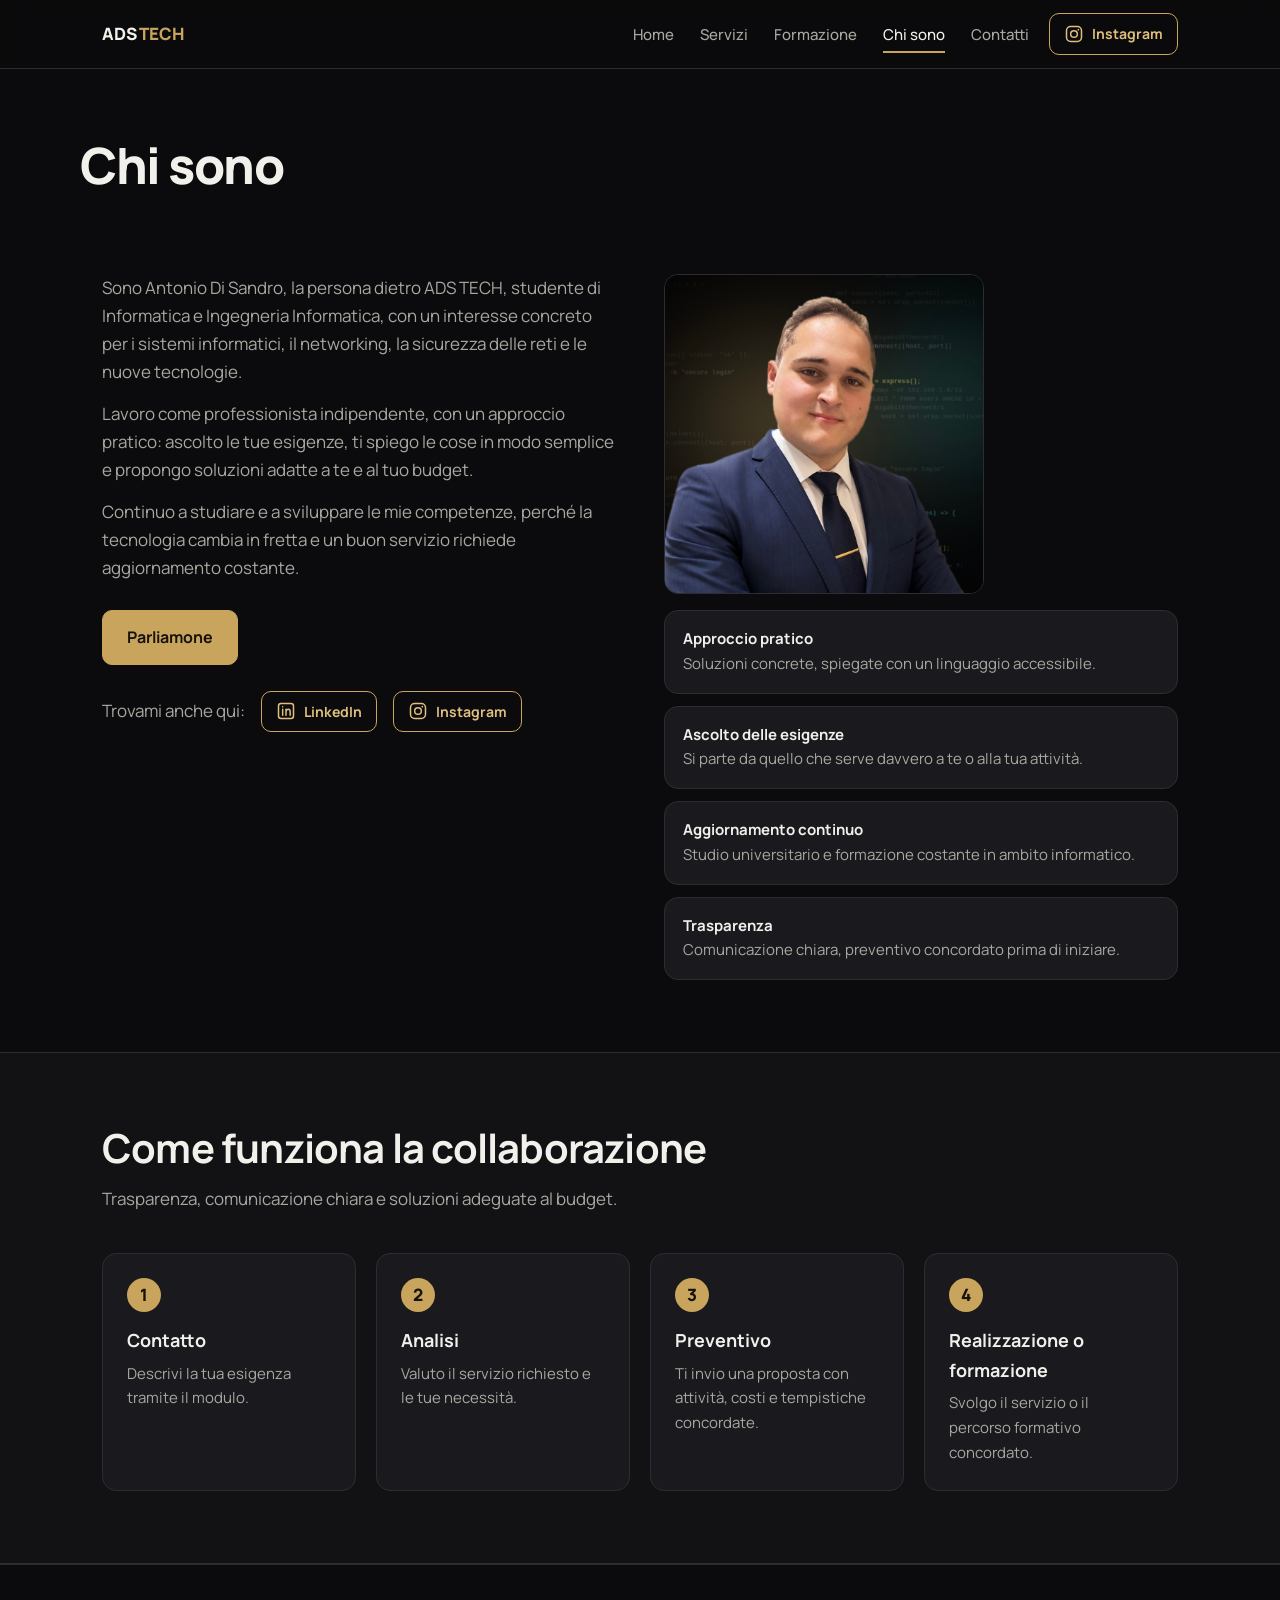
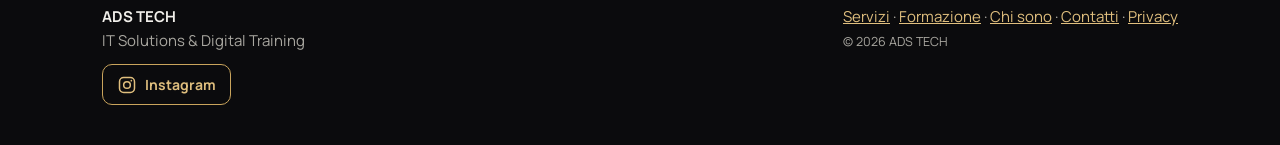
==== commit 5736dd7a: "Fix typo in personal introduction paragraph" ====
--- a/chi-sono.html
+++ b/chi-sono.html
@@ -24,7 +24,7 @@
 <main>
 <div class="wrap page-title"><h1 style="font-size:clamp(32px,5vw,50px)">Chi sono</h1></div>
 <section><div class="wrap about"><div>
-<p>Sono Antonio Di Sandro, la persona dietro ADS TECH, studente di Informatica e Ingegneria Informatica presso l’Università Mercatorum, con un interesse concreto per i sistemi informatici, il networking, la sicurezza delle reti e le nuove tecnologie.</p>
+<p>Sono Antonio Di Sandro, la persona dietro ADS TECH, studente di Informatica e Ingegneria Informatica, con un interesse concreto per i sistemi informatici, il networking, la sicurezza delle reti e le nuove tecnologie.</p>
 <p>Lavoro come professionista indipendente, con un approccio pratico: ascolto le tue esigenze, ti spiego le cose in modo semplice e propongo soluzioni adatte a te e al tuo budget.</p>
 <p>Continuo a studiare e a sviluppare le mie competenze, perché la tecnologia cambia in fretta e un buon servizio richiede aggiornamento costante.</p>
 <div class="cta"><a class="btn btn-primary" href="contatti.html">Parliamone</a></div><div class="social"><span>Trovami anche qui:</span><a class="ig-btn" href="https://www.linkedin.com/in/antonio-di-sandro-a96782384?utm_source=share_via&amp;utm_content=profile&amp;utm_medium=member_ios" target="_blank" rel="noopener" aria-label="Antonio Di Sandro su LinkedIn"><svg viewBox="0 0 24 24" aria-hidden="true"><rect x="3" y="3" width="18" height="18" rx="3"/><path d="M8 10v7M8 7v.01M12 17v-7M12 13c0-2 1.5-3 3-3s2 1 2 3v4"/></svg><span>LinkedIn</span></a><a class="ig-btn" href="https://www.instagram.com/disandro.tech?cplk=MXMwYnIwM2o0bHpkdw%3D%3D&amp;utm_source=qr" target="_blank" rel="noopener" aria-label="ADS TECH su Instagram"><svg viewBox="0 0 24 24" aria-hidden="true"><rect x="3" y="3" width="18" height="18" rx="5"/><circle cx="12" cy="12" r="4"/><circle cx="17.2" cy="6.8" r="1" fill="currentColor" stroke="none"/></svg><span>Instagram</span></a></div></div>
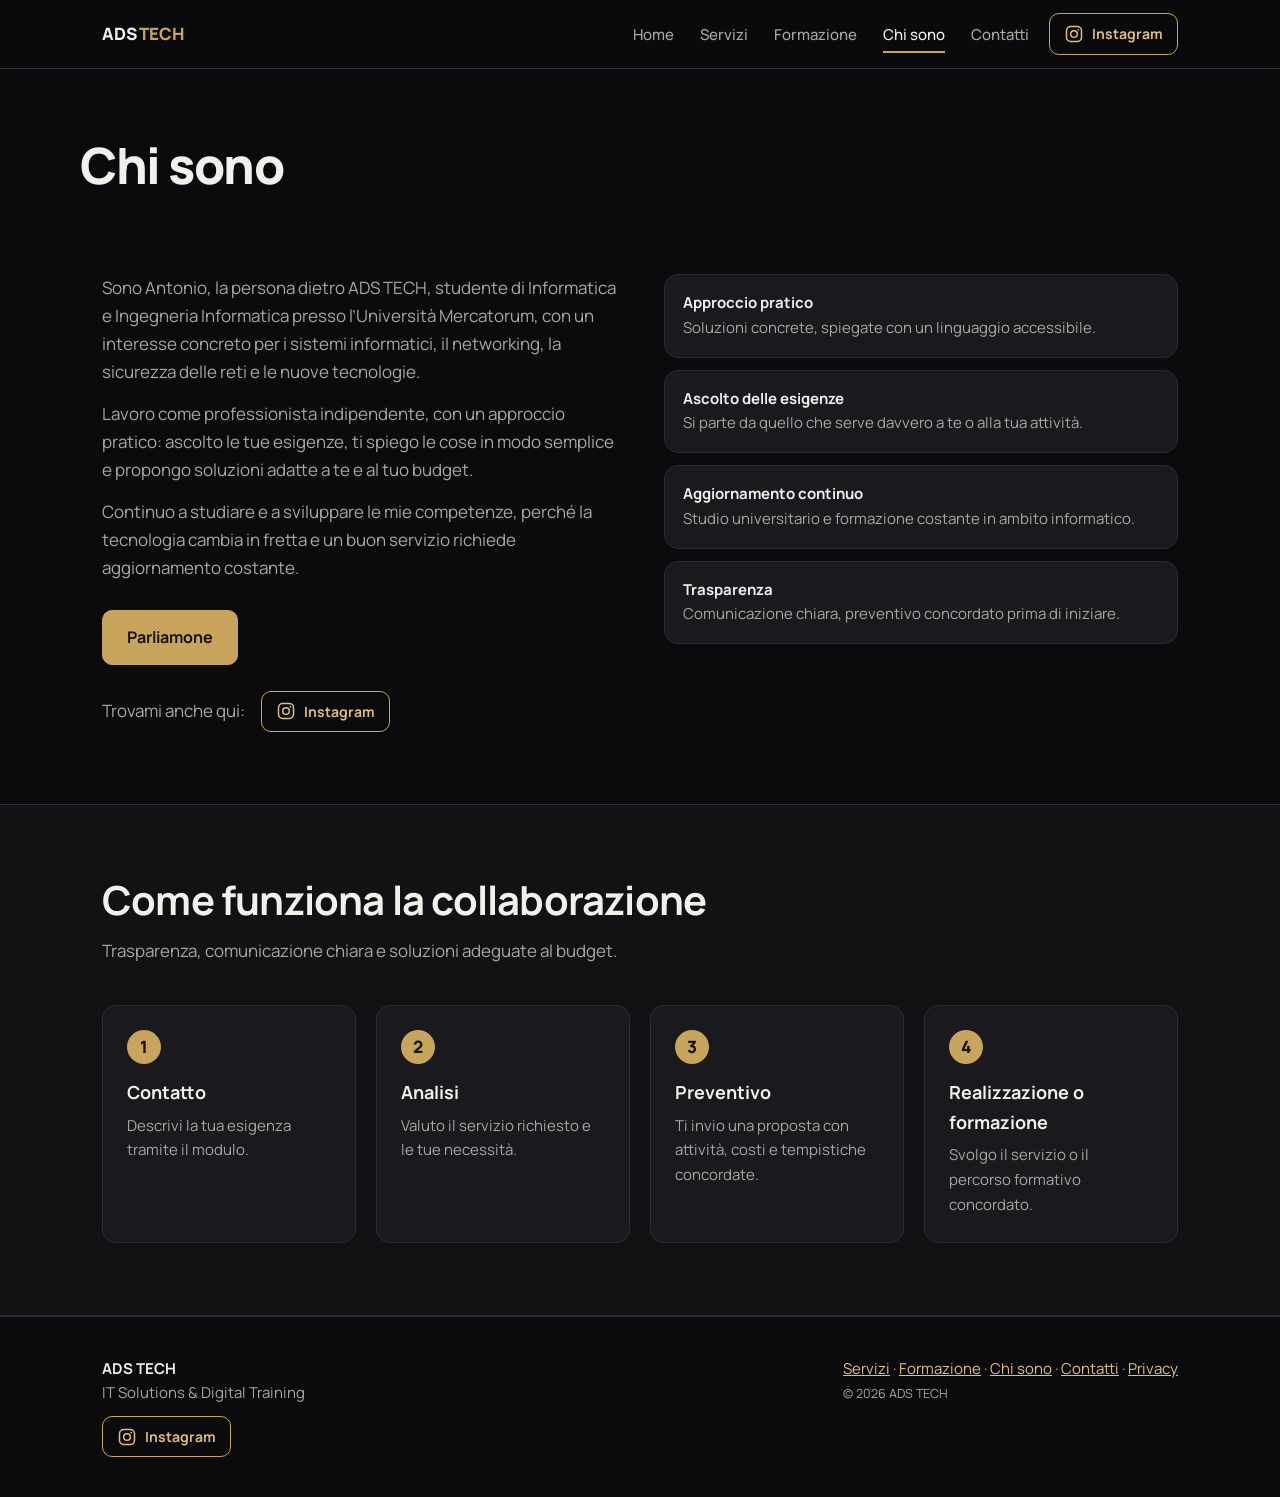
==== commit eb1a44a3: "Add files via upload" ====
--- a/chi-sono.html
+++ b/chi-sono.html
@@ -4,10 +4,10 @@
 <meta charset="utf-8">
 <meta name="viewport" content="width=device-width, initial-scale=1">
 <title>Chi sono | ADS TECH</title>
-<meta name="description" content="Chi c’è dietro ADS TECH: Antonio Di Sandro, studente di Informatica e Ingegneria Informatica: approccio pratico, ascolto delle esigenze e aggiornamento continuo.">
+<meta name="description" content="Chi c’è dietro ADS TECH: Antonio, studente di Informatica e Ingegneria Informatica: approccio pratico, ascolto delle esigenze e aggiornamento continuo.">
 <meta name="author" content="ADS TECH">
 <meta property="og:title" content="Chi sono | ADS TECH">
-<meta property="og:description" content="Chi c’è dietro ADS TECH: Antonio Di Sandro, studente di Informatica e Ingegneria Informatica: approccio pratico, ascolto delle esigenze e aggiornamento continuo.">
+<meta property="og:description" content="Chi c’è dietro ADS TECH: Antonio, studente di Informatica e Ingegneria Informatica: approccio pratico, ascolto delle esigenze e aggiornamento continuo.">
 <meta property="og:type" content="website"><meta property="og:site_name" content="ADS TECH">
 <meta name="theme-color" content="#0b0b0d">
 <link rel="preconnect" href="https://fonts.googleapis.com"><link rel="preconnect" href="https://fonts.gstatic.com" crossorigin>
@@ -24,11 +24,11 @@
 <main>
 <div class="wrap page-title"><h1 style="font-size:clamp(32px,5vw,50px)">Chi sono</h1></div>
 <section><div class="wrap about"><div>
-<p>Sono Antonio Di Sandro, la persona dietro ADS TECH, studente di Informatica e Ingegneria Informatica, con un interesse concreto per i sistemi informatici, il networking, la sicurezza delle reti e le nuove tecnologie.</p>
+<p>Sono Antonio, la persona dietro ADS TECH, studente di Informatica e Ingegneria Informatica presso l’Università Mercatorum, con un interesse concreto per i sistemi informatici, il networking, la sicurezza delle reti e le nuove tecnologie.</p>
 <p>Lavoro come professionista indipendente, con un approccio pratico: ascolto le tue esigenze, ti spiego le cose in modo semplice e propongo soluzioni adatte a te e al tuo budget.</p>
 <p>Continuo a studiare e a sviluppare le mie competenze, perché la tecnologia cambia in fretta e un buon servizio richiede aggiornamento costante.</p>
-<div class="cta"><a class="btn btn-primary" href="contatti.html">Parliamone</a></div><div class="social"><span>Trovami anche qui:</span><a class="ig-btn" href="https://www.linkedin.com/in/antonio-di-sandro-a96782384?utm_source=share_via&amp;utm_content=profile&amp;utm_medium=member_ios" target="_blank" rel="noopener" aria-label="Antonio Di Sandro su LinkedIn"><svg viewBox="0 0 24 24" aria-hidden="true"><rect x="3" y="3" width="18" height="18" rx="3"/><path d="M8 10v7M8 7v.01M12 17v-7M12 13c0-2 1.5-3 3-3s2 1 2 3v4"/></svg><span>LinkedIn</span></a><a class="ig-btn" href="https://www.instagram.com/disandro.tech?cplk=MXMwYnIwM2o0bHpkdw%3D%3D&amp;utm_source=qr" target="_blank" rel="noopener" aria-label="ADS TECH su Instagram"><svg viewBox="0 0 24 24" aria-hidden="true"><rect x="3" y="3" width="18" height="18" rx="5"/><circle cx="12" cy="12" r="4"/><circle cx="17.2" cy="6.8" r="1" fill="currentColor" stroke="none"/></svg><span>Instagram</span></a></div></div>
-<div class="side"><div class="photo"><img src="foto.jpg" alt="Antonio Di Sandro" onerror="this.onerror=null;this.src='avatar.svg'"></div><ul class="facts"><li><b>Approccio pratico</b><span>Soluzioni concrete, spiegate con un linguaggio accessibile.</span></li><li><b>Ascolto delle esigenze</b><span>Si parte da quello che serve davvero a te o alla tua attività.</span></li><li><b>Aggiornamento continuo</b><span>Studio universitario e formazione costante in ambito informatico.</span></li><li><b>Trasparenza</b><span>Comunicazione chiara, preventivo concordato prima di iniziare.</span></li></ul></div>
+<div class="cta"><a class="btn btn-primary" href="contatti.html">Parliamone</a></div><div class="social"><span>Trovami anche qui:</span><a class="ig-btn" href="https://www.instagram.com/disandro.tech?cplk=MXMwYnIwM2o0bHpkdw%3D%3D&amp;utm_source=qr" target="_blank" rel="noopener" aria-label="ADS TECH su Instagram"><svg viewBox="0 0 24 24" aria-hidden="true"><rect x="3" y="3" width="18" height="18" rx="5"/><circle cx="12" cy="12" r="4"/><circle cx="17.2" cy="6.8" r="1" fill="currentColor" stroke="none"/></svg><span>Instagram</span></a></div></div>
+<div class="side"><ul class="facts"><li><b>Approccio pratico</b><span>Soluzioni concrete, spiegate con un linguaggio accessibile.</span></li><li><b>Ascolto delle esigenze</b><span>Si parte da quello che serve davvero a te o alla tua attività.</span></li><li><b>Aggiornamento continuo</b><span>Studio universitario e formazione costante in ambito informatico.</span></li><li><b>Trasparenza</b><span>Comunicazione chiara, preventivo concordato prima di iniziare.</span></li></ul></div>
 </div></section>
 <section class="alt"><div class="wrap"><h2>Come funziona la collaborazione</h2><p class="lead">Trasparenza, comunicazione chiara e soluzioni adeguate al budget.</p><ol class="steps"><li><h3>Contatto</h3><p>Descrivi la tua esigenza tramite il modulo.</p></li><li><h3>Analisi</h3><p>Valuto il servizio richiesto e le tue necessità.</p></li><li><h3>Preventivo</h3><p>Ti invio una proposta con attività, costi e tempistiche concordate.</p></li><li><h3>Realizzazione o formazione</h3><p>Svolgo il servizio o il percorso formativo concordato.</p></li></ol></div></section>
 </main>
